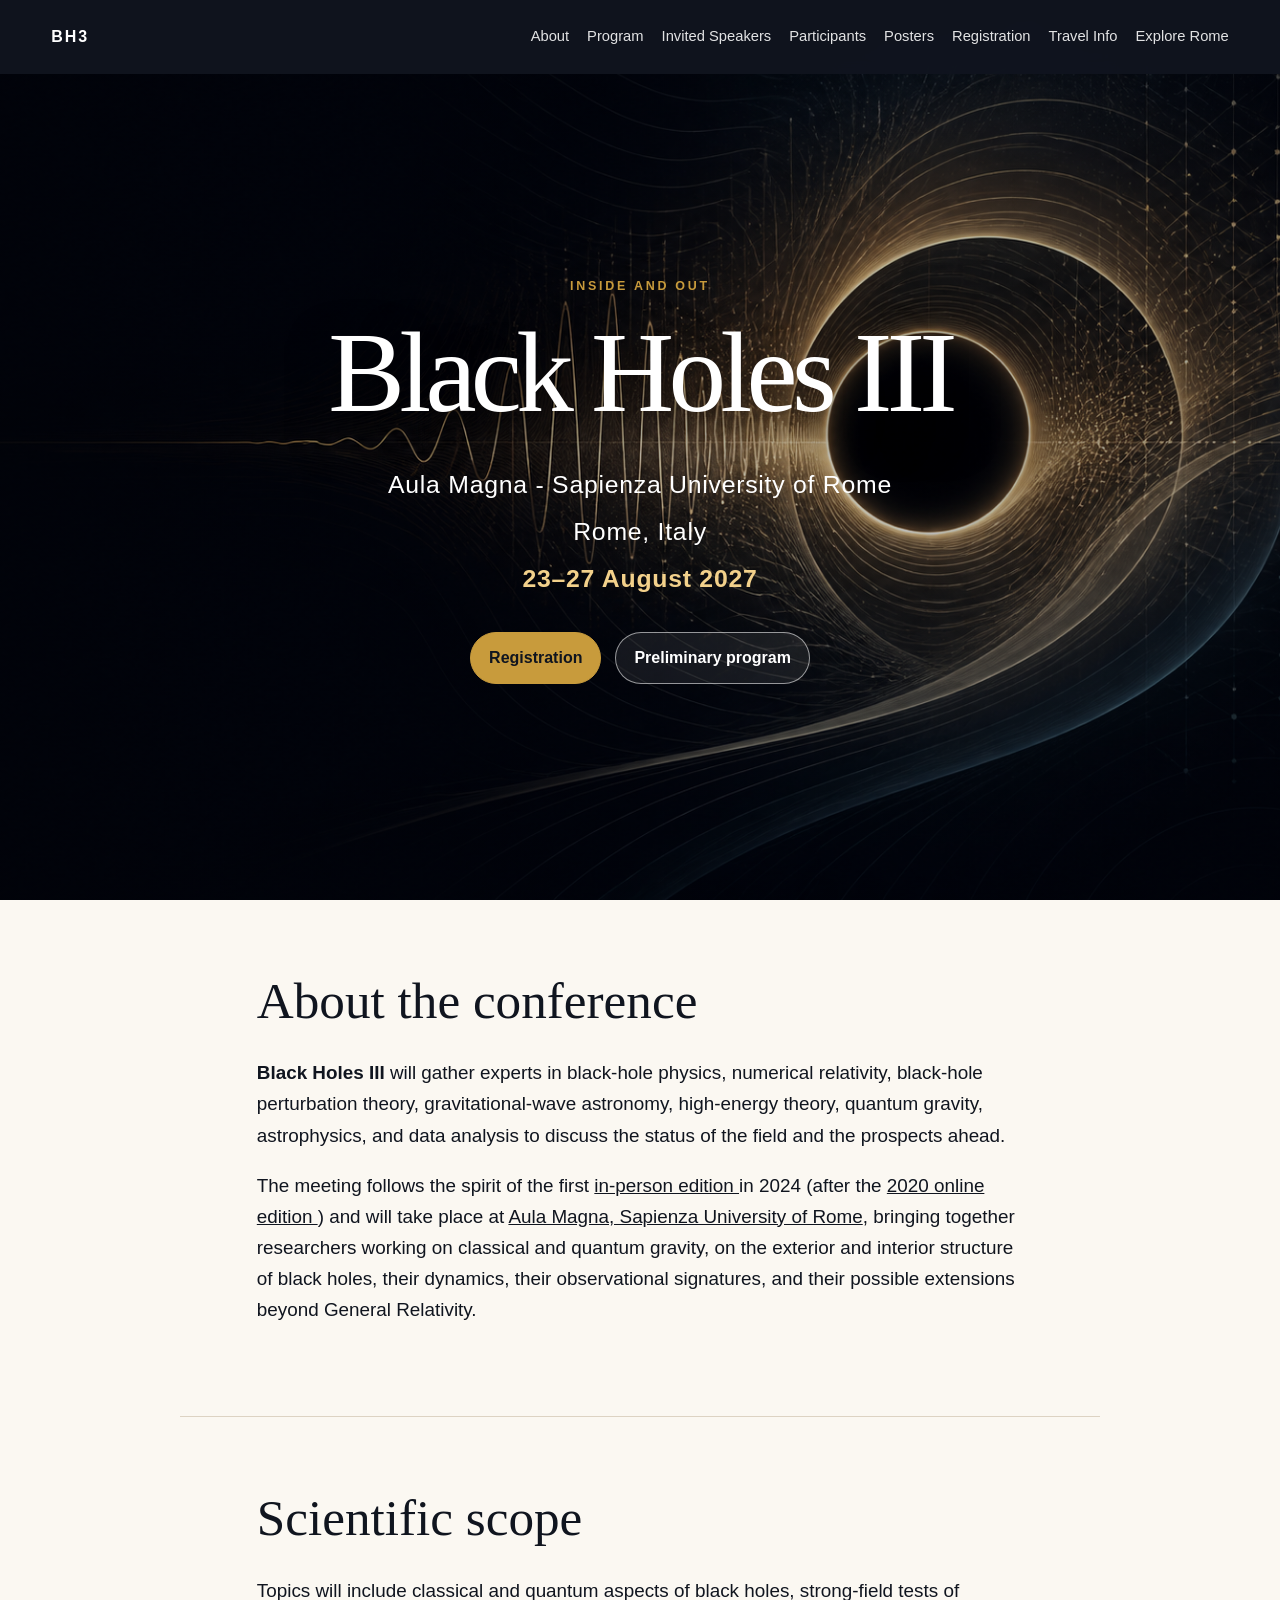
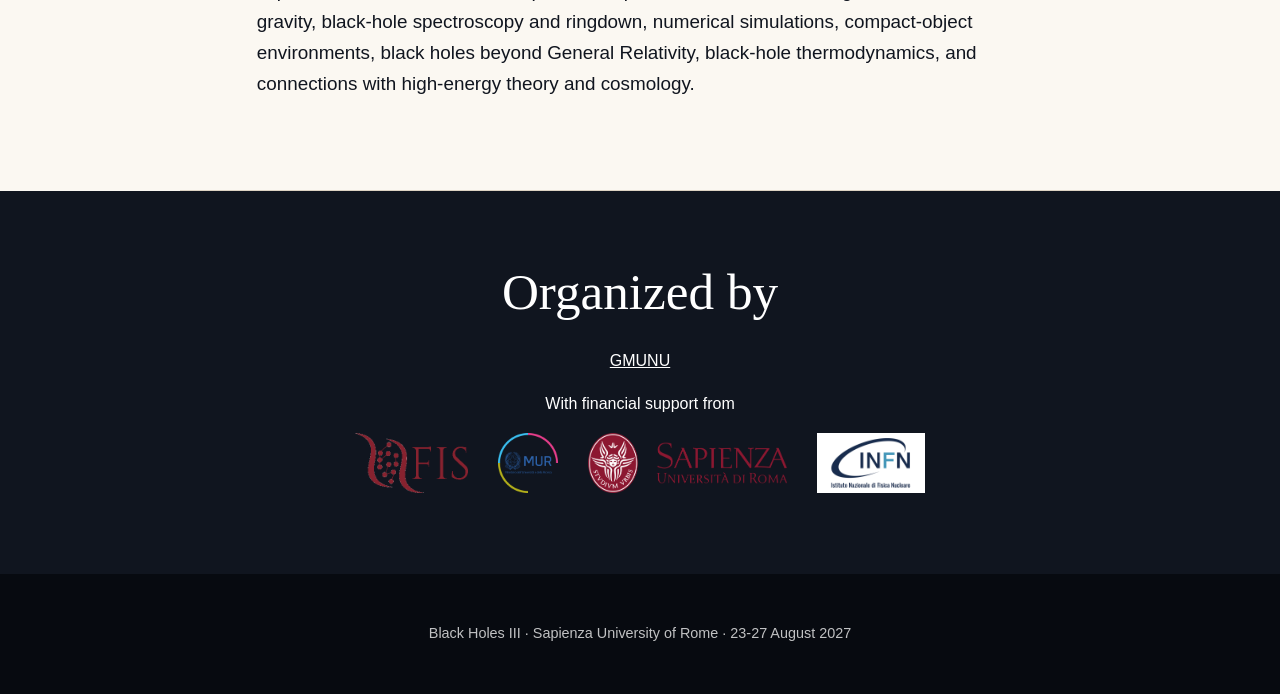
==== index.html @ f12bd55c "logos" ====
<!doctype html>
<html lang="en">
<head>
  <meta charset="utf-8" />
  <meta name="viewport" content="width=device-width, initial-scale=1" />
  <meta name="description" content="Black Holes III, Aula Magna - Sapienza University of Rome, 23–27 August 2027." />
  <title>Black Holes III</title>
  <link rel="stylesheet" href="assets/style.css" />
</head>
<body>
  <header class="site-header small">
    <nav class="nav">
      <a class="brand" href="index.html">BH3</a>
      <button class="nav-toggle" aria-label="Toggle navigation">☰</button>
      <div class="nav-links">
        <a href="about.html">About</a>
        <a href="program.html">Program</a>
        <a href="speakers.html">Invited Speakers</a>
        <a href="participants.html">Participants</a>
        <a href="posters.html">Posters</a>
        <a href="registration.html">Registration</a>
        <a href="travel.html">Travel Info</a>
        <a href="explore-rome.html">Explore Rome</a>
      </div>
    </nav>
  </header>

  <main>
    <section class="hero">
      <div class="hero-overlay"></div>
      <div class="hero-content">
        <p class="eyebrow">Inside and Out</p>
        <h1>Black Holes III</h1>
                <p class="venue">Aula Magna - Sapienza University of Rome</p>
        <p class="city">Rome, Italy</p>
        <p class="dates">23–27 August 2027</p>
        <div class="hero-actions">
          <a class="button primary" href="registration.html">Registration</a>
          <a class="button secondary" href="program.html">Preliminary program</a>
        </div>
      </div>
    </section>

    <section class="intro section narrow">
      <h2>About the conference</h2>
      <p>
        <strong>Black Holes III</strong> will gather experts in black-hole physics, numerical relativity,
        black-hole perturbation theory, gravitational-wave astronomy, high-energy theory, quantum gravity, astrophysics,
        and data analysis to discuss the status of the field and the prospects ahead.
      </p>
     <p>
  The meeting follows the spirit of the first
  <a href="https://strong-gr.com/black-holes-inside-and-out/"
     target="_blank"
     rel="noopener noreferrer">
    in-person edition
  </a>
  in 2024 (after the
  <a href="https://www.bhio2021.com/"
     target="_blank"
     rel="noopener noreferrer">
    2020 online edition
    </a>
  ) and will take place at <a href="https://maps.app.goo.gl/di39jhC37Mo2PApJA"
     target="_blank"
     rel="noopener noreferrer">Aula Magna, Sapienza University of Rome</a>, bringing together researchers working on classical and quantum gravity, on the exterior and interior structure of black holes, their dynamics, their observational signatures, and their possible extensions beyond General Relativity.
</p>
    </section>

    <!-- <section class="section cards-section">
      <div class="cards">
        <article class="card">
          <h3>Venue</h3>
          <p></a>
   <a href="https://maps.app.goo.gl/di39jhC37Mo2PApJA"
     target="_blank"
     rel="noopener noreferrer">Aula Magna</a>, Sapienza University of Rome, Rome, Italy.</p>
        </article>
        <article class="card">
          <h3>Dates</h3>
          <p>Monday 23 August – Friday 27 August 2027.</p>
        </article>
        <article class="card">
          <h3>Registration</h3>
          <p><a class="button primary" href="registration.html">Registration is now open</a></p>
        </article>
      </div>
    </section> -->

    <section class="section narrow theme-block">
      <h2>Scientific scope</h2>
      <p>
        Topics will include classical and quantum aspects of black holes, strong-field tests of gravity, black-hole
        spectroscopy and ringdown, numerical simulations, compact-object environments, black holes beyond General
        Relativity, black-hole thermodynamics, and connections with high-energy theory and cosmology.
      </p>
    </section>

<section class="section sponsors">
  <h2>Organized by</h2>

  <p>
    <a href="https://gmunu.web.uniroma1.it/" target="_blank"
       rel="noopener noreferrer">GMUNU</a>
  </p>

  <p class="support-label">With financial support from</p>

  <div class="logo-row">
    <div class="logo-card">
      <img src="logos/FIS.png" alt="FIS">
    </div>
    <div class="logo-card">
      <img src="logos/MUR.png" alt="Italian Ministry of University and Research">
    </div>
    <div class="logo-card">
      <img src="logos/Sapienza.png" alt="Sapienza University of Rome">
    </div>
    <div class="logo-card">
      <img src="logos/INFN.png" alt="INFN">
    </div>
  </div>
</section>
  </main>

  <footer>
    <p>Black Holes III · Sapienza University of Rome · 23-27 August 2027</p>
  </footer>
  <script src="assets/script.js"></script>
</body>
</html>
---- assets/style.css ----
:root {
  --ink: #10151f;
  --paper: #fbf8f2;
  --paper-2: #f2ede4;
  --gold: #c89b3c;
  --blue: #17233f;
  --muted: #697181;
  --line: #ddd3c3;
}
* { box-sizing: border-box; }
html { scroll-behavior: smooth; }
body {
  margin: 0;
  color: var(--ink);
  background: var(--paper);
  font-family: Inter, -apple-system, BlinkMacSystemFont, "Segoe UI", sans-serif;
  line-height: 1.65;
}
a { color: inherit; }
.site-header {
    position: fixed;
    top: 0;
    left: 0;
    right: 0;
    z-index: 1000;

    background: rgba(16, 21, 31, 0.95);
    backdrop-filter: blur(8px);
}
.site-header.small {
    background: rgba(16,21,31,.95);
}
.nav {
  min-height: 74px;
  display: flex;
  align-items: center;
  justify-content: space-between;
  gap: 20px;
  padding: 0 4vw;
  color: white;
}
.brand {
  font-weight: 800;
  letter-spacing: .12em;
  text-decoration: none;
  text-transform: uppercase;
  white-space: nowrap;
}
.nav-links {
  display: flex;
  flex-wrap: wrap;
  justify-content: flex-end;
  gap: 18px;
  font-size: .92rem;
}
.nav-links a {
  color: rgba(255,255,255,.88);
  text-decoration: none;
  border-bottom: 1px solid transparent;
}
.nav-links a:hover { color: white; border-color: var(--gold); }
.nav-toggle { display: none; background: transparent; color: white; border: 0; font-size: 1.6rem; }

.hero {
  min-height: 100vh;
  display: grid;
  place-items: center;
  position: relative;
  overflow: hidden;

  background-image: url("bhio-topics-hero-v2.png");
  background-size: cover;
  background-position: center;
  background-repeat: no-repeat;
}

.hero::before {
  content: none;
}

.hero-overlay {
  position: absolute;
  inset: 0;
  background: linear-gradient(
    90deg,
    rgba(2, 3, 8, 0.48),
    rgba(2, 3, 8, 0.22) 60%,
    rgba(2, 3, 8, 0.36)
  );
}


.hero-content {
  position: relative;
  z-index: 2;
  max-width: 980px;
  padding: 120px 24px 60px;
  color: white;
  text-align: center;
}
.eyebrow {
  margin: 0 0 12px;
  color: var(--gold);
  text-transform: uppercase;
  letter-spacing: .22em;
  font-size: .78rem;
  font-weight: 800;
}
h1, h2, h3 { line-height: 1.12; }
.hero h1 {
  margin: 0 0 28px;
  font-family: Georgia, 'Times New Roman', serif;
  font-size: clamp(3.4rem, 9vw, 8.7rem);
  font-weight: 500;
  letter-spacing: -.05em;
  text-shadow: 0 18px 48px rgba(0,0,0,.65);
}
.venue, .city, .dates {
  margin: 6px 0;
  font-size: clamp(1.15rem, 2vw, 1.55rem);
  letter-spacing: .03em;
}
.dates { color: #f3d18b; font-weight: 700; }
.hero-actions { display: flex; flex-wrap: wrap; justify-content: center; gap: 14px; margin-top: 32px; }
.button {
  display: inline-block;
  padding: 12px 18px;
  border-radius: 999px;
  text-decoration: none;
  font-weight: 700;
  border: 1px solid currentColor;
}
.button.primary { color: #10151f; background: var(--gold); border-color: var(--gold); }
.button.secondary { color: white; background: rgba(255,255,255,.08); border-color: rgba(255,255,255,.55); }
.section { padding: 72px 6vw; }
.narrow { max-width: 920px; margin: 0 auto; }
.section h2 { font-size: clamp(2rem, 4vw, 3.4rem); font-family: Georgia, 'Times New Roman', serif; font-weight: 500; margin: 0 0 28px; }
.intro p, .theme-block p { font-size: 1.18rem; }
.cards-section { background: var(--paper-2); }
.cards { max-width: 1120px; margin: 0 auto; display: grid; grid-template-columns: repeat(3, 1fr); gap: 24px; }
.card { background: white; border: 1px solid var(--line); padding: 28px; min-height: 190px; box-shadow: 0 18px 40px rgba(20,16,10,.06); }
.card h3 { margin-top: 0; font-size: 1.45rem; }
.theme-block { border-top: 1px solid var(--line); border-bottom: 1px solid var(--line); }
.sponsors { text-align: center; background: #10151f; color: white; }
.muted { color: var(--muted); }
.sponsors .muted { color: rgba(255,255,255,.62); }
footer { padding: 34px 6vw; background: #070a10; color: rgba(255,255,255,.75); text-align: center; font-size: .9rem; }
.page { min-height: 70vh; }
.page-title { padding: 125px 6vw 64px; color: white; background: radial-gradient(circle at 50% 20%, rgba(200,155,60,.4), transparent 20%), linear-gradient(140deg, #060910, #17233f 60%, #3b260e); text-align: center; }
.page-title h1 { margin: 0; font-size: clamp(3rem, 7vw, 6rem); font-family: Georgia, 'Times New Roman', serif; font-weight: 500; letter-spacing: -.04em; }
.page .section h2 { font-size: 2rem; margin-top: 42px; }
.name-list {
    list-style: none;
    padding: 0;
    margin: 0;
    column-count: 1 !important;
    columns: 1 !important;
    column-gap: 0 !important;
}

.name-list li {
    display: block;
    width: 100%;
    padding: 10px 0;
    border-bottom: 1px solid var(--line);
}
.schedule h2 { padding-top: 24px; border-top: 1px solid var(--line); }
ul { padding-left: 1.2rem; }
@media (max-width: 900px) {
  .nav { align-items: flex-start; padding-top: 22px; padding-bottom: 22px; }
  .nav-toggle { display: block; }
  .nav-links { display: none; width: 100%; flex-direction: column; gap: 10px; padding-top: 18px; }
  .nav.open { flex-wrap: wrap; }
  .nav.open .nav-links { display: flex; }
  .cards { grid-template-columns: 1fr; }
  .name-list { columns: 1; }
}

.logo-row {
    display: flex;
    justify-content: center;
    align-items: center;
    gap: 30px;
    flex-wrap: wrap;
}

.logo-row img {
    width: auto !important;
    max-width: none !important;
    height: 60px !important;
    object-fit: contain;
}

.logo-row img:hover {
    opacity: 1;
}

.speaker-table {
  width: 100%;
  border-collapse: collapse;
  table-layout: fixed;
}

.speaker-table th,
.speaker-table td {
  padding: 12px 16px;
  text-align: left;
  vertical-align: top;
  border-bottom: 1px solid var(--line);
}

.speaker-table th:first-child,
.speaker-table td:first-child {
  width: 42%;
  padding-right: 32px;
}

.speaker-table th:last-child,
.speaker-table td:last-child {
  width: 62%;
}
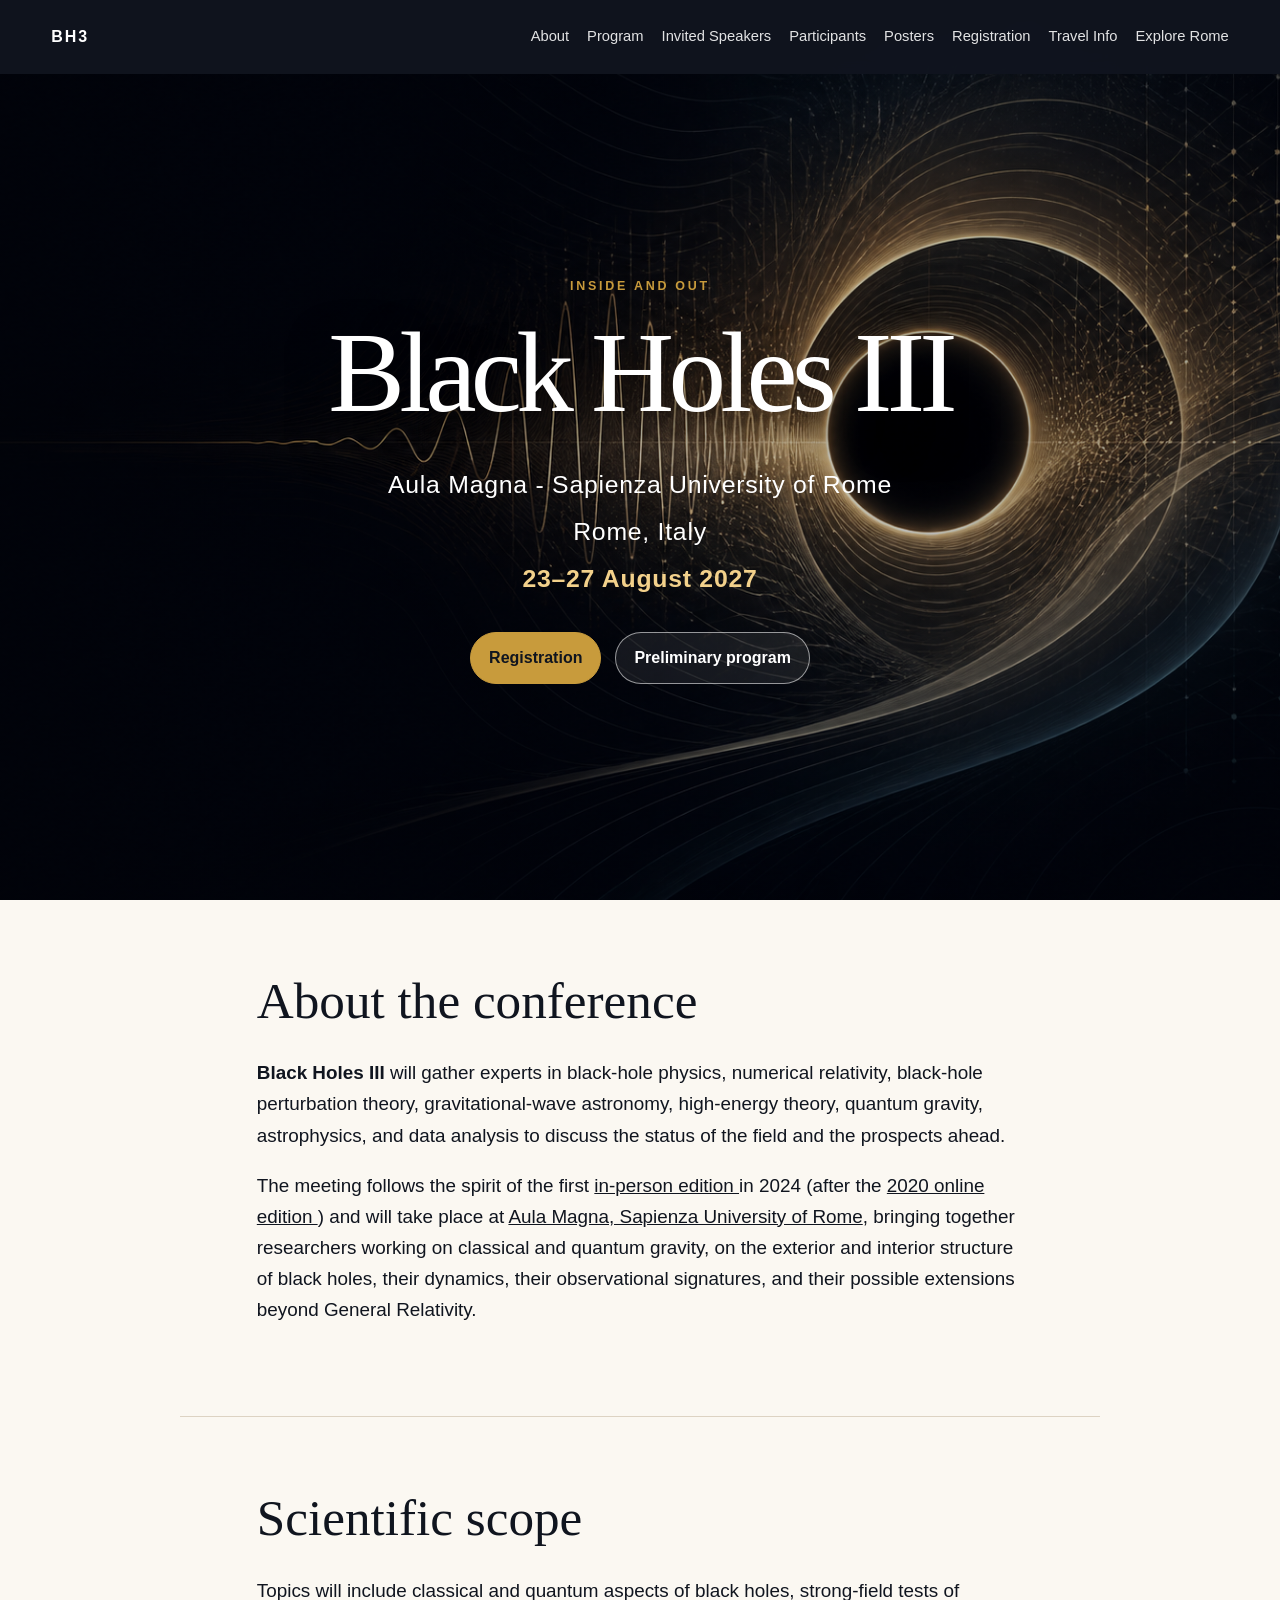
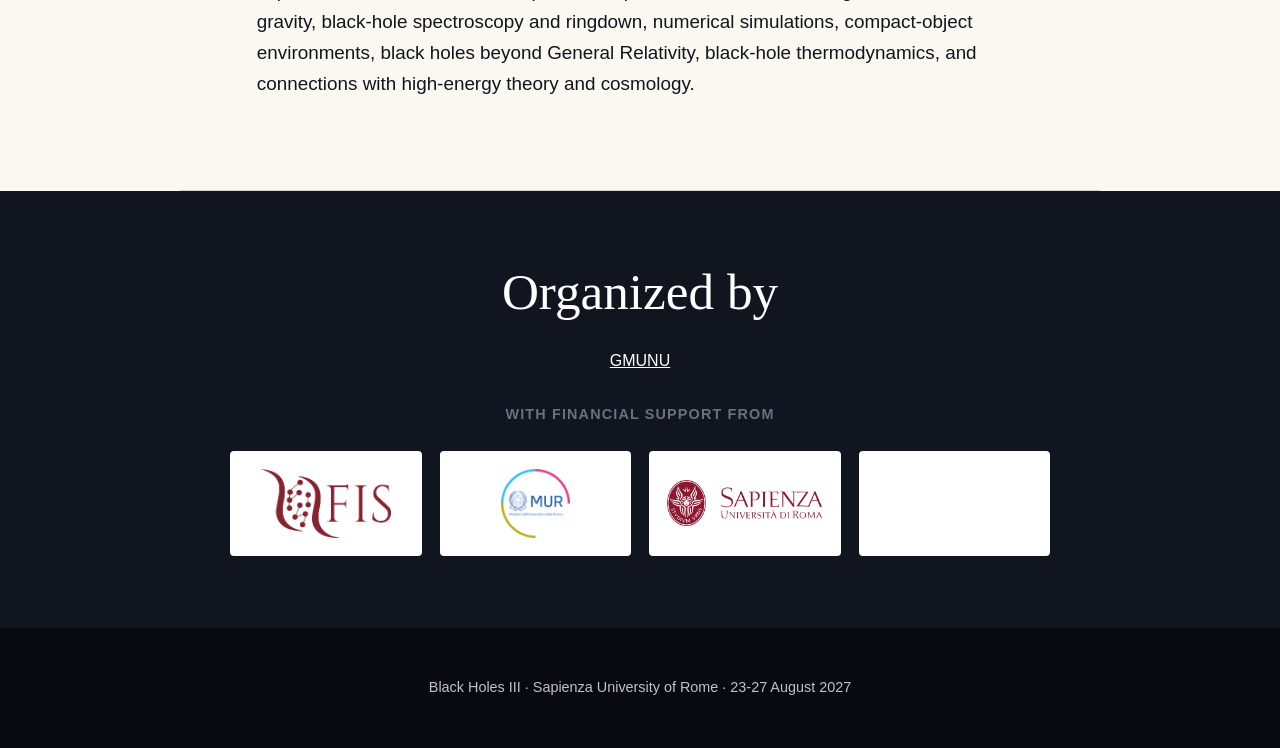
==== commit 56a2b8eb: "logos" ====
--- a/index.html
+++ b/index.html
@@ -117,7 +117,7 @@
       <img src="logos/Sapienza.png" alt="Sapienza University of Rome">
     </div>
     <div class="logo-card">
-      <img src="logos/INFN.png" alt="INFN">
+      <img src="logos/INFN_transparent.png" alt="INFN">
     </div>
   </div>
 </section>
--- a/assets/style.css
+++ b/assets/style.css
@@ -177,23 +177,51 @@
 }
 
 .logo-row {
-    display: flex;
-    justify-content: center;
-    align-items: center;
-    gap: 30px;
-    flex-wrap: wrap;
-}
-
-.logo-row img {
-    width: auto !important;
-    max-width: none !important;
-    height: 60px !important;
-    object-fit: contain;
-}
-
-.logo-row img:hover {
-    opacity: 1;
-}
+  display: grid;
+  grid-template-columns: repeat(4, minmax(130px, 1fr));
+  gap: 18px;
+  max-width: 820px;
+  margin: 24px auto 0;
+}
+
+.logo-card {
+  height: 105px;
+  padding: 18px;
+  display: flex;
+  align-items: center;
+  justify-content: center;
+  background: #fff;
+  border-radius: 4px;
+  box-sizing: border-box;
+}
+
+.logo-card img {
+  display: block;
+  width: 100%;
+  height: 100%;
+  max-width: 155px;
+  object-fit: contain;
+}
+
+.support-label {
+  margin-top: 28px;
+  color: var(--muted);
+  font-size: 0.9rem;
+  font-weight: 700;
+  text-transform: uppercase;
+  letter-spacing: 0.08em;
+}
+
+@media (max-width: 700px) {
+  .logo-row {
+    grid-template-columns: repeat(2, minmax(0, 1fr));
+  }
+
+  .logo-card {
+    height: 90px;
+    padding: 14px;
+  }
+/* } */
 
 .speaker-table {
   width: 100%;
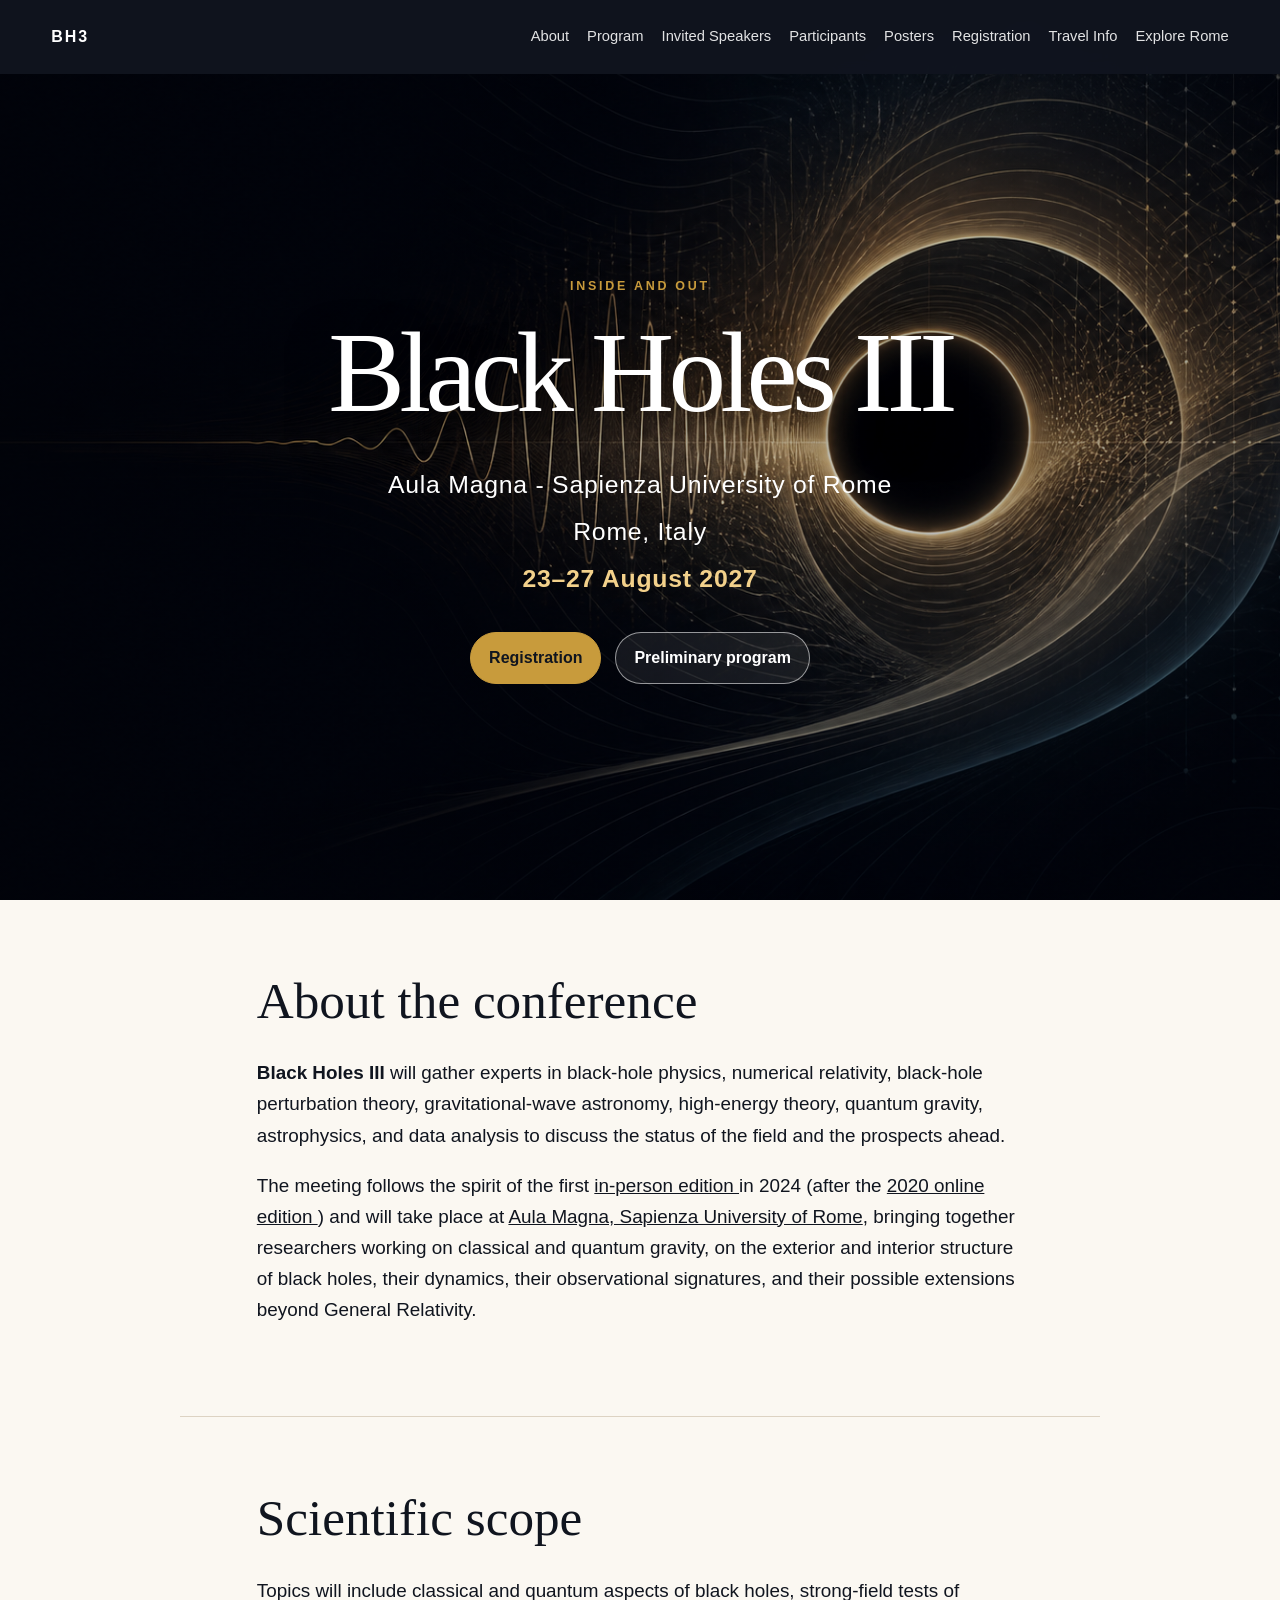
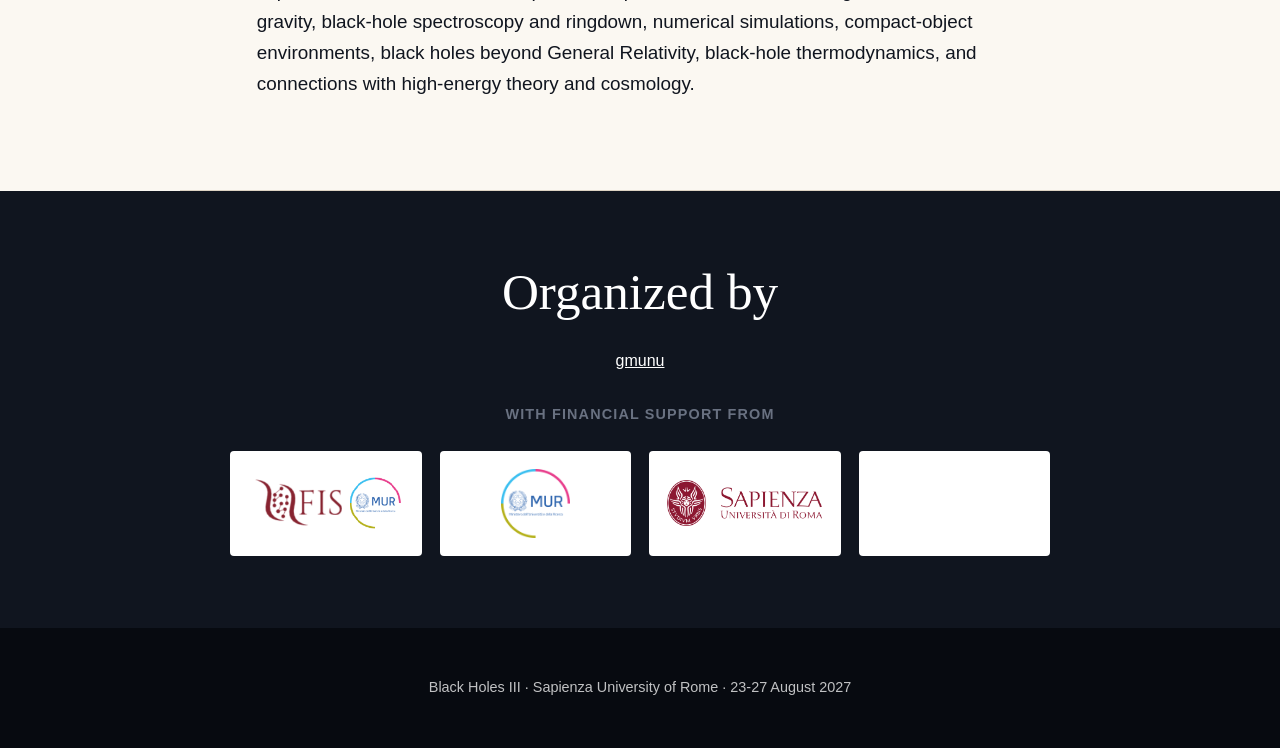
==== commit 4cc10316: "logos" ====
--- a/index.html
+++ b/index.html
@@ -101,14 +101,14 @@
 
   <p>
     <a href="https://gmunu.web.uniroma1.it/" target="_blank"
-       rel="noopener noreferrer">GMUNU</a>
+       rel="noopener noreferrer">gmunu</a>
   </p>
 
   <p class="support-label">With financial support from</p>
 
   <div class="logo-row">
     <div class="logo-card">
-      <img src="logos/FIS.png" alt="FIS">
+      <img src="logos/FIS-E-MUR-2.png" alt="FIS">
     </div>
     <div class="logo-card">
       <img src="logos/MUR.png" alt="Italian Ministry of University and Research">
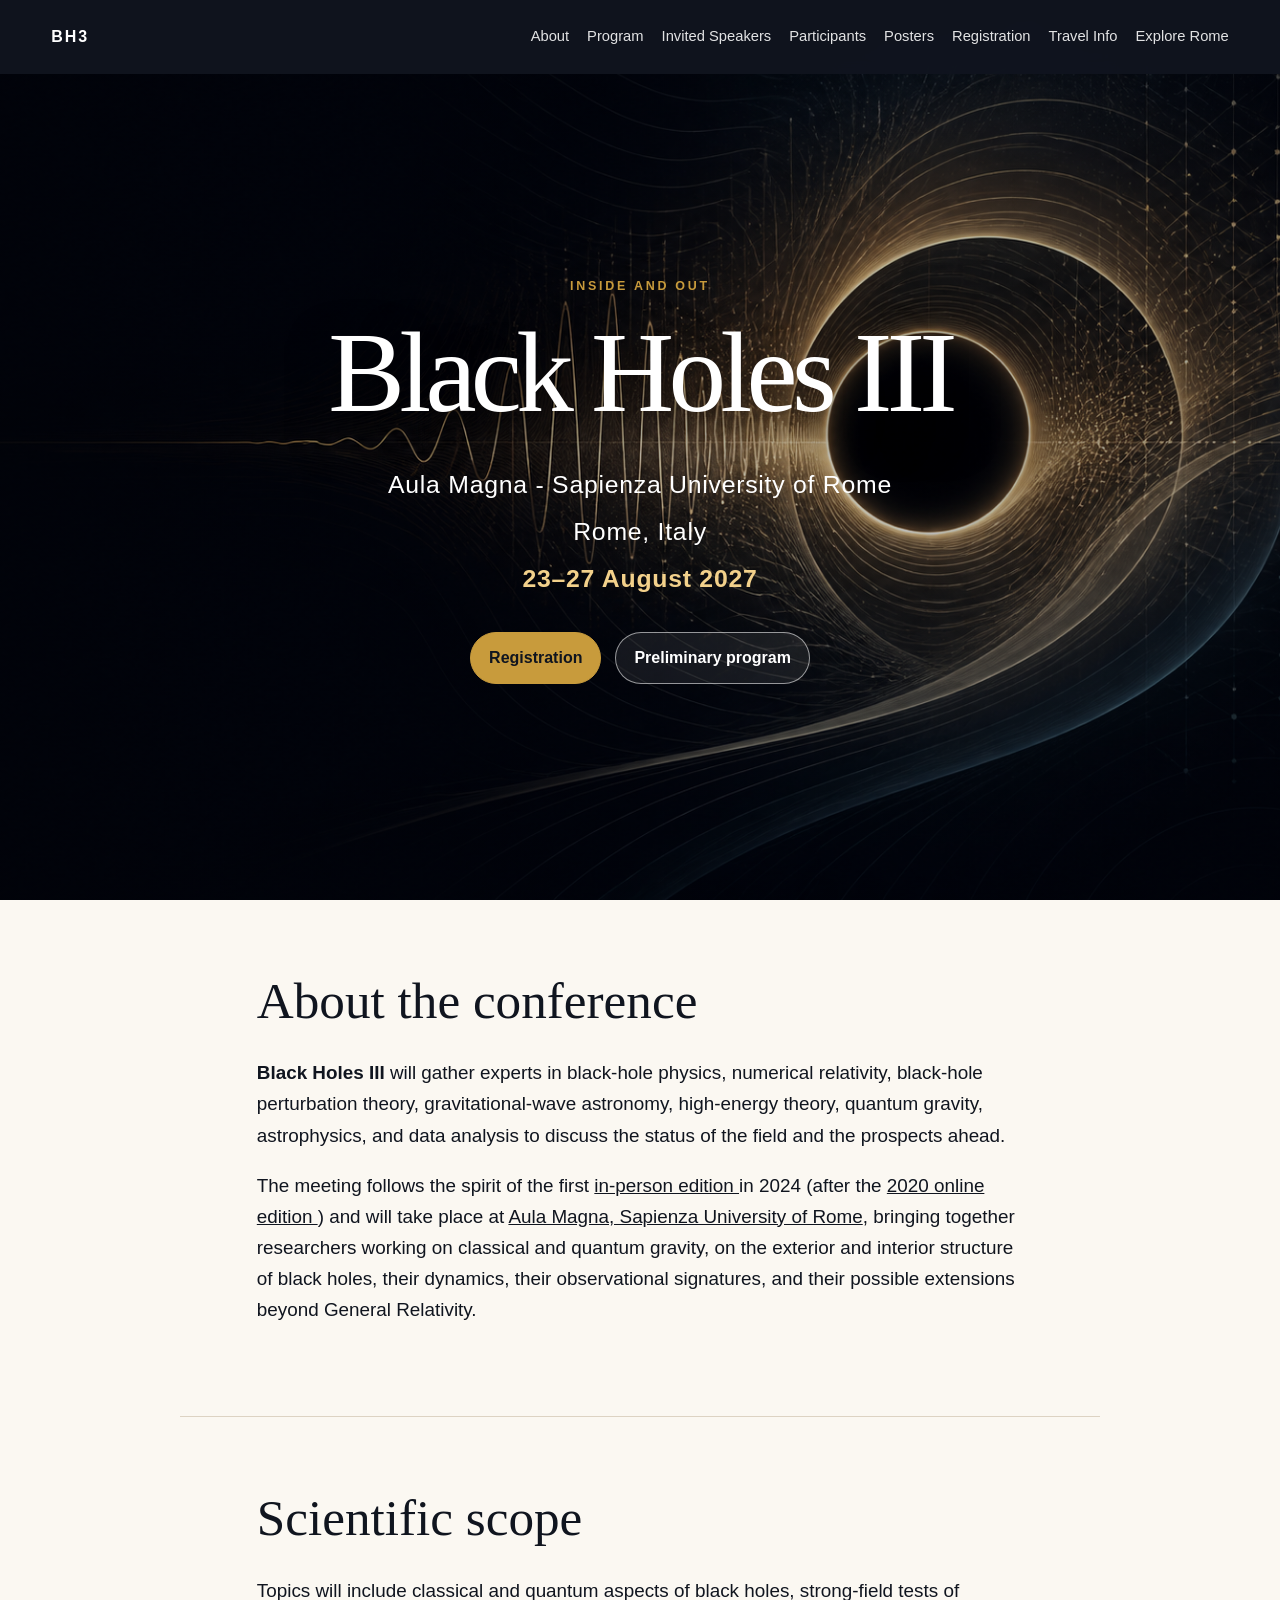
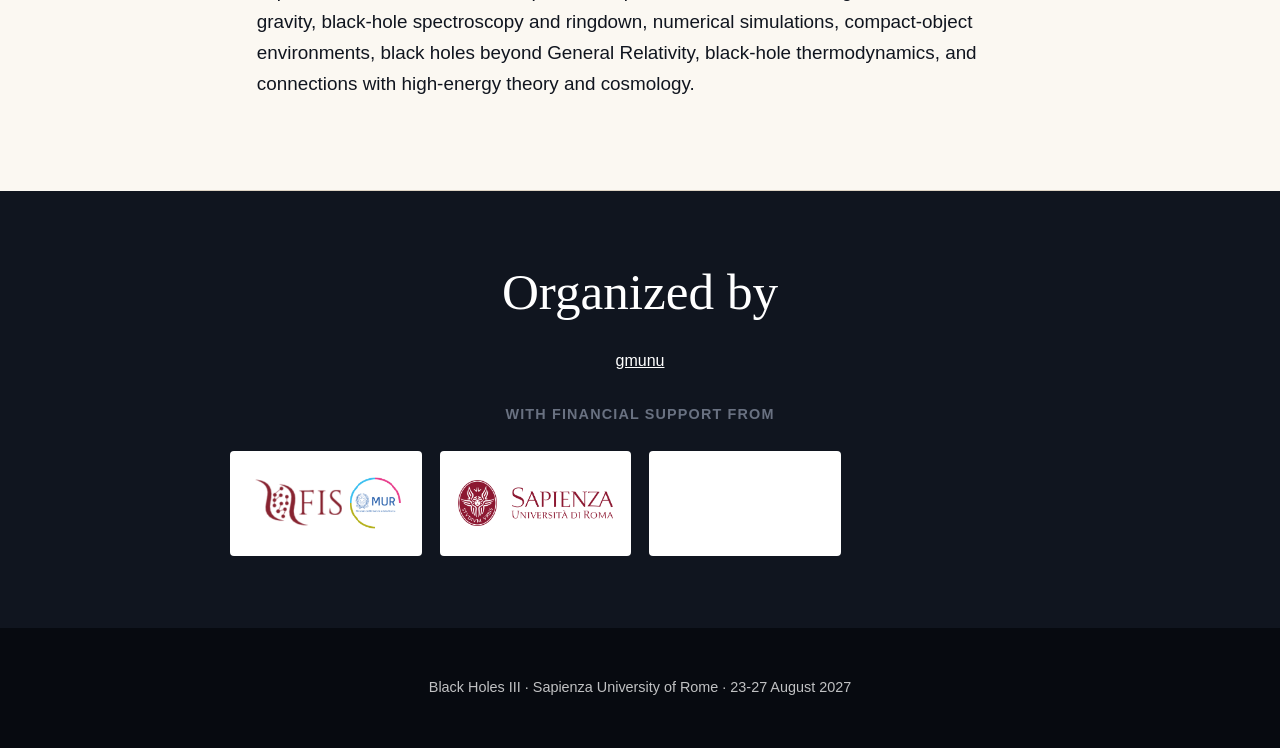
==== commit f156814f: "logos" ====
--- a/index.html
+++ b/index.html
@@ -108,11 +108,11 @@
 
   <div class="logo-row">
     <div class="logo-card">
-      <img src="logos/FIS-E-MUR-2.png" alt="FIS">
+      <img src="logos/FIS-E-MUR-2.png" alt="FIS - Italian Ministry of University and Research">
     </div>
-    <div class="logo-card">
+<!--    <div class="logo-card">
       <img src="logos/MUR.png" alt="Italian Ministry of University and Research">
-    </div>
+    </div>-->
     <div class="logo-card">
       <img src="logos/Sapienza.png" alt="Sapienza University of Rome">
     </div>
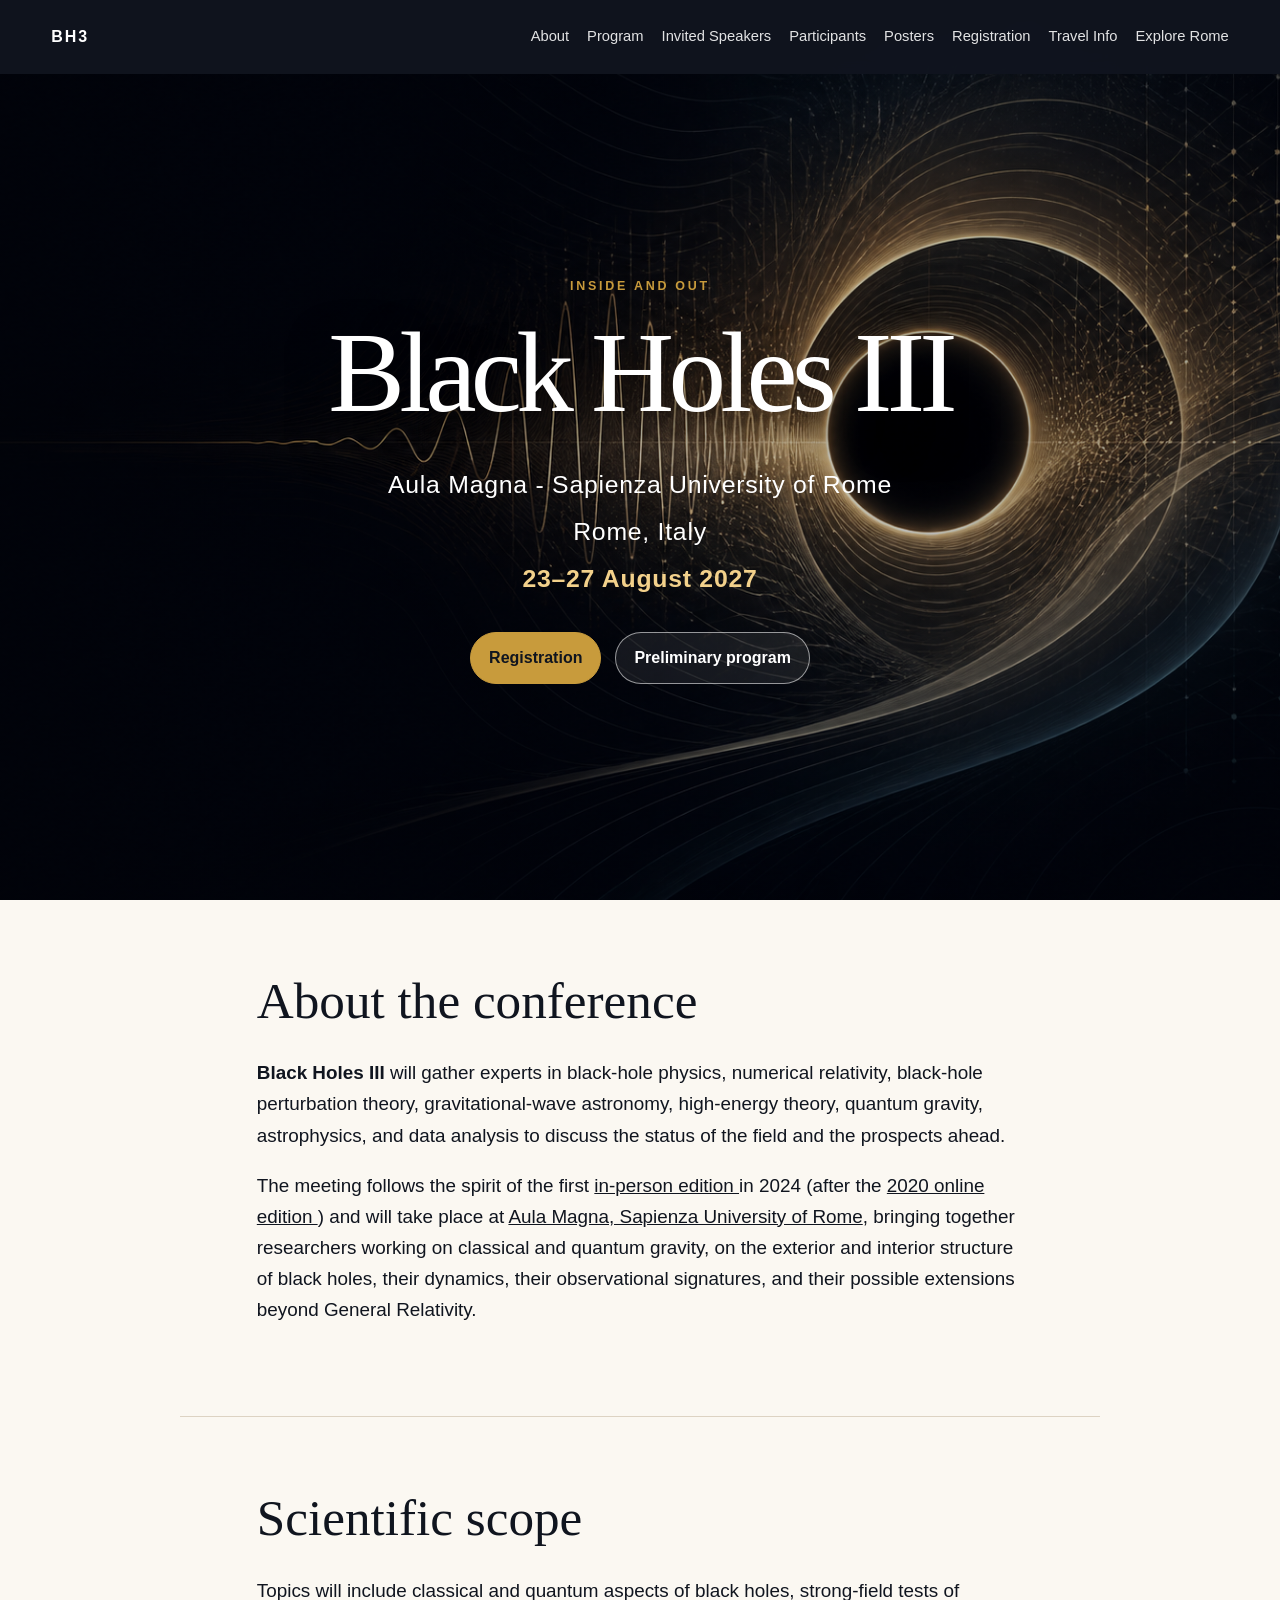
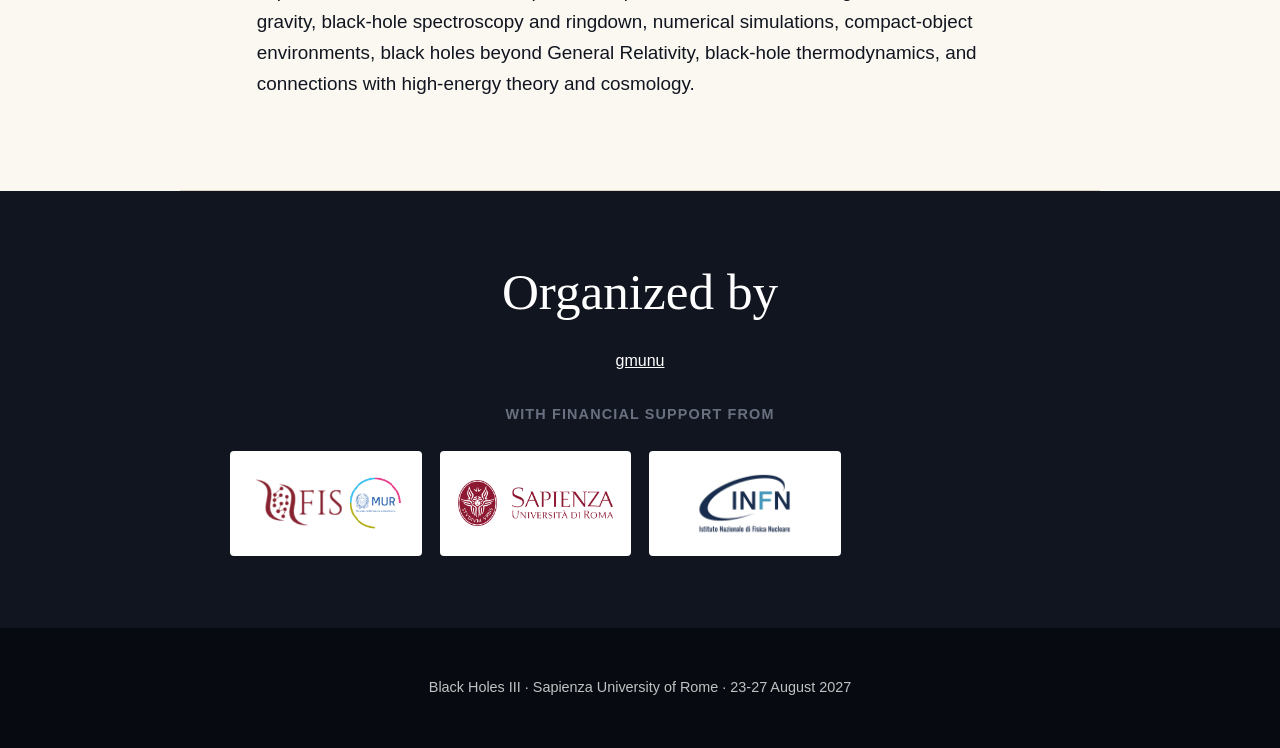
==== commit feca0202: "favicon" ====
--- a/index.html
+++ b/index.html
@@ -1,6 +1,8 @@
 <!doctype html>
 <html lang="en">
 <head>
+<link rel="icon" type="image/png" href="assets/favicon.png">
+<link rel="apple-touch-icon" href="assets/favicon.png">
   <meta charset="utf-8" />
   <meta name="viewport" content="width=device-width, initial-scale=1" />
   <meta name="description" content="Black Holes III, Aula Magna - Sapienza University of Rome, 23–27 August 2027." />
@@ -117,7 +119,7 @@
       <img src="logos/Sapienza.png" alt="Sapienza University of Rome">
     </div>
     <div class="logo-card">
-      <img src="logos/INFN_transparent.png" alt="INFN">
+      <img src="logos/INFN.png" alt="INFN">
     </div>
   </div>
 </section>
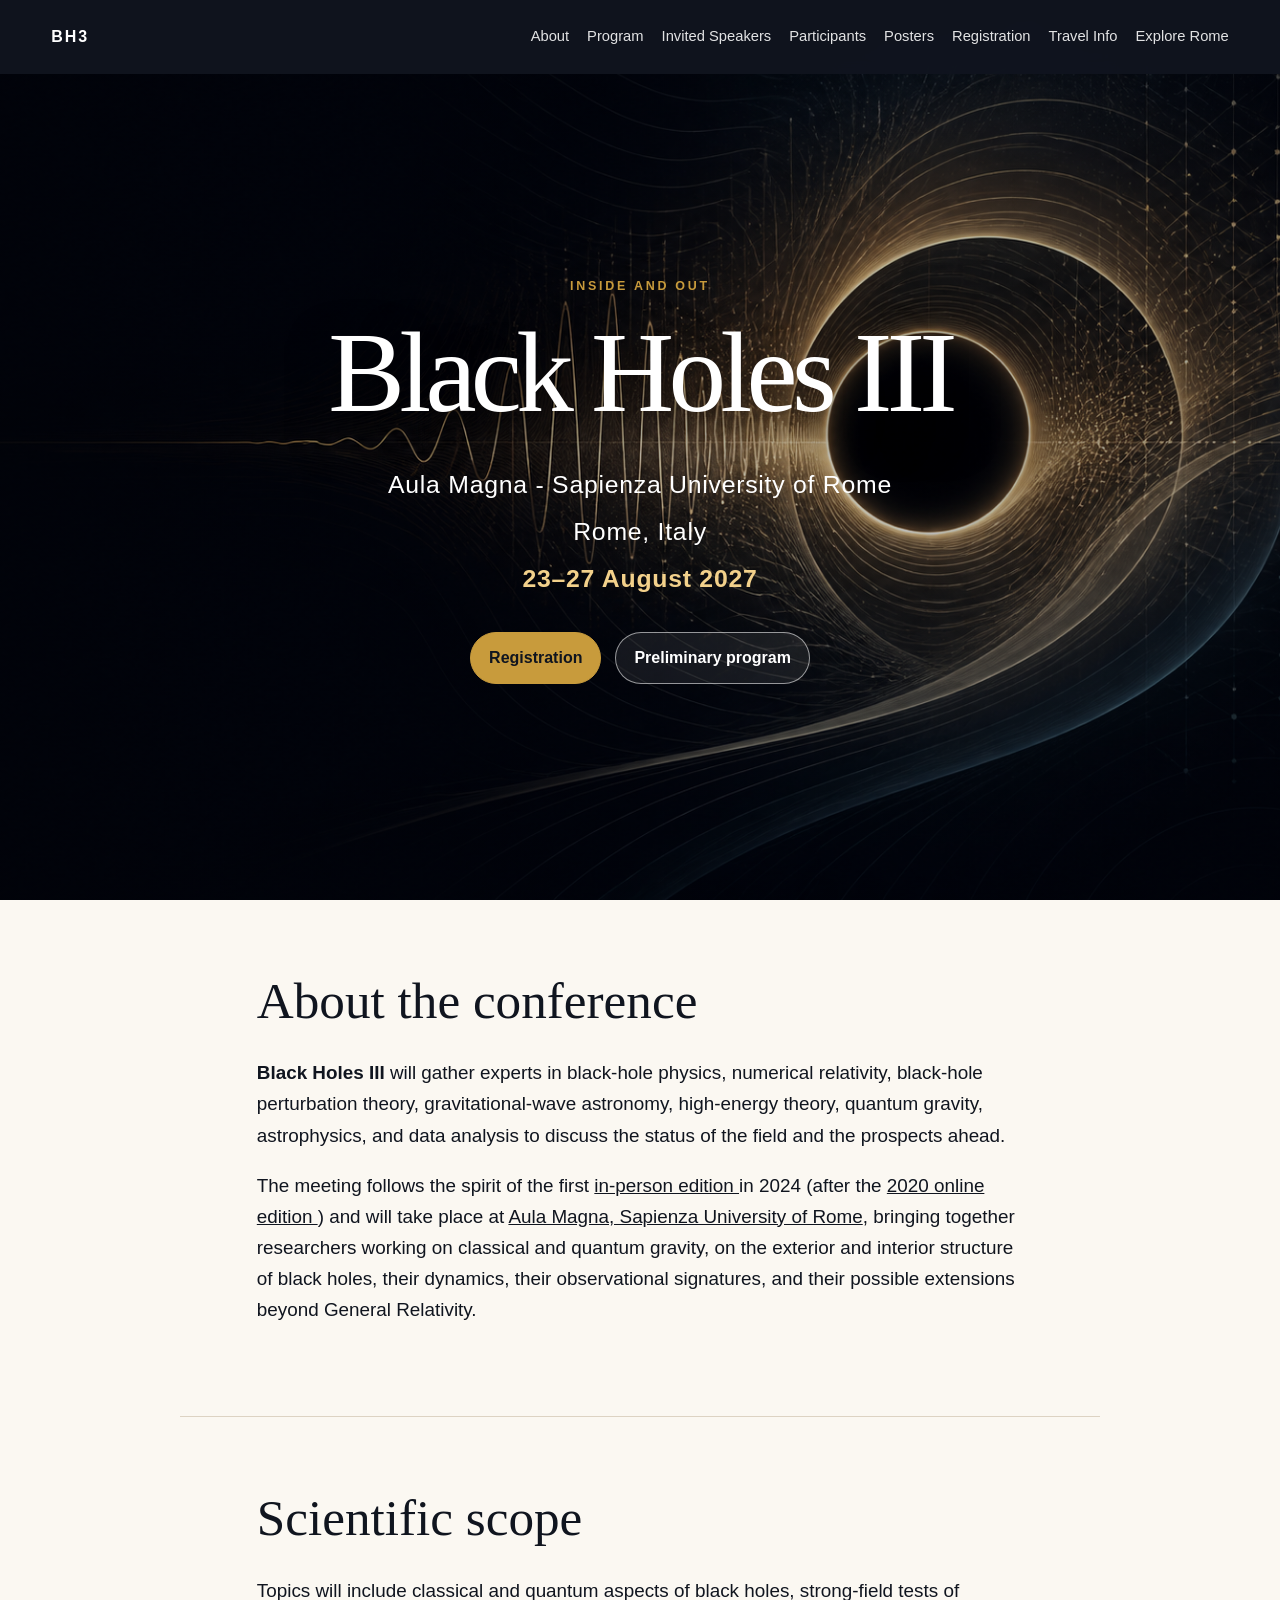
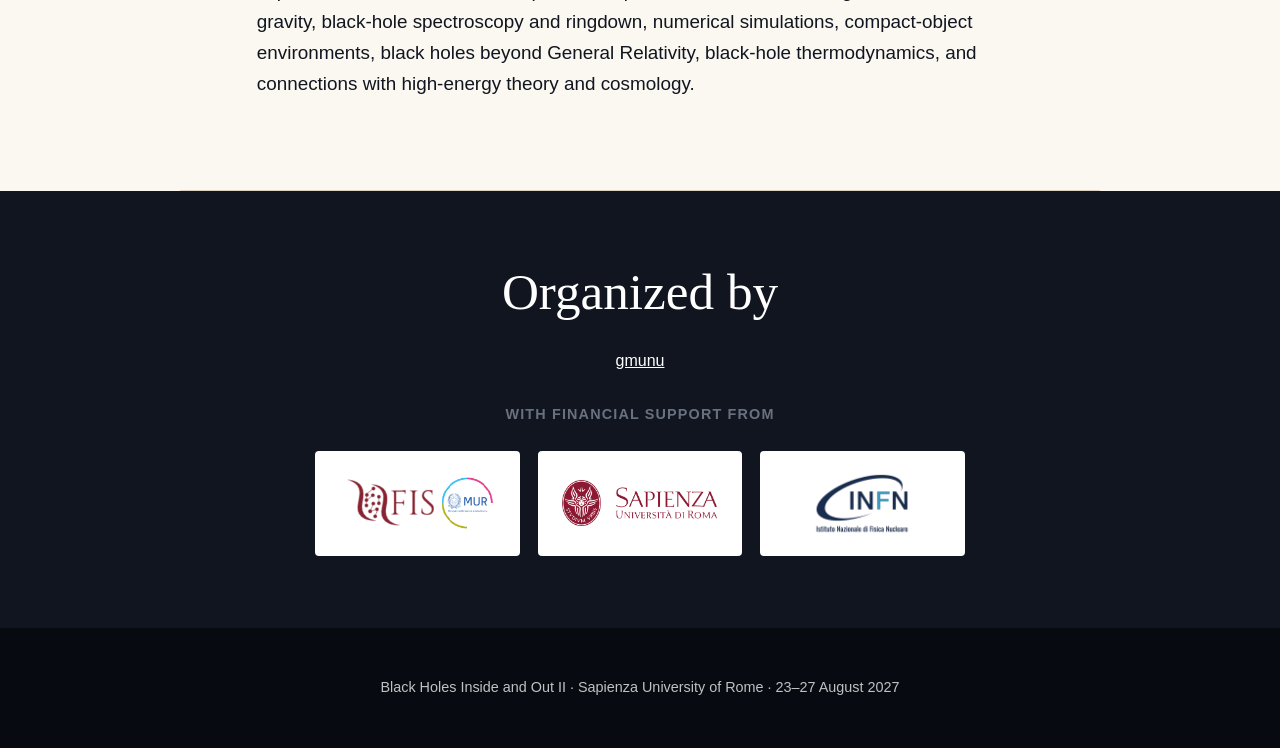
==== commit e86821a5: "footer" ====
--- a/index.html
+++ b/index.html
@@ -125,9 +125,7 @@
 </section>
   </main>
 
-  <footer>
-    <p>Black Holes III · Sapienza University of Rome · 23-27 August 2027</p>
-  </footer>
+ <script src="footer.js"></script>
   <script src="assets/script.js"></script>
 </body>
 </html>
--- a/assets/style.css
+++ b/assets/style.css
@@ -178,9 +178,9 @@
 
 .logo-row {
   display: grid;
-  grid-template-columns: repeat(4, minmax(130px, 1fr));
+  grid-template-columns: repeat(3, minmax(0, 1fr));
   gap: 18px;
-  max-width: 820px;
+  max-width: 650px;
   margin: 24px auto 0;
 }
 
@@ -239,7 +239,7 @@
 
 .speaker-table th:first-child,
 .speaker-table td:first-child {
-  width: 42%;
+  width: 46%;
   padding-right: 32px;
 }
 
@@ -247,3 +247,16 @@
 .speaker-table td:last-child {
   width: 62%;
 }
+
+.form-frame {
+  max-width: 820px;
+  margin: 2rem auto;
+  background: #ffffff;
+  border-radius: 18px;
+  overflow: hidden;
+  box-shadow: 0 20px 60px rgba(0, 0, 0, 0.18);
+}
+
+.questions-block {
+  margin-top: 3rem;
+}
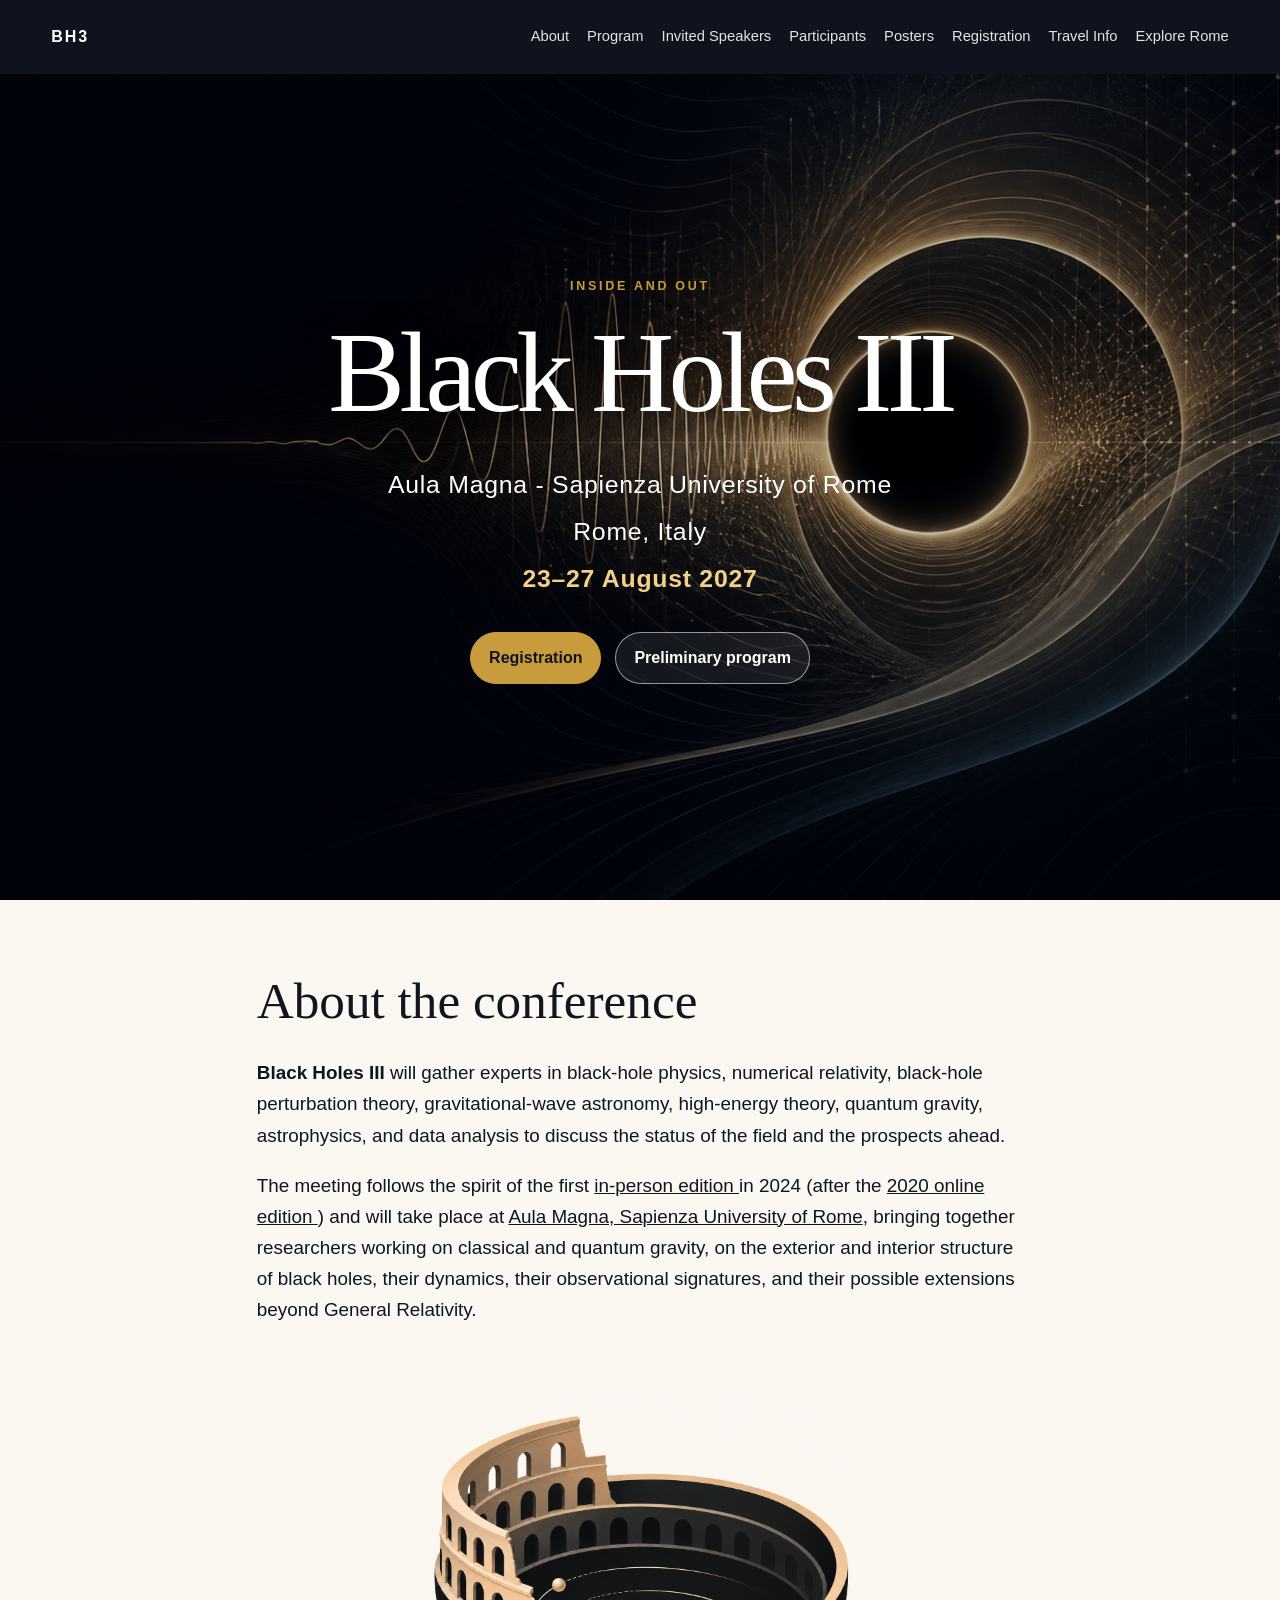
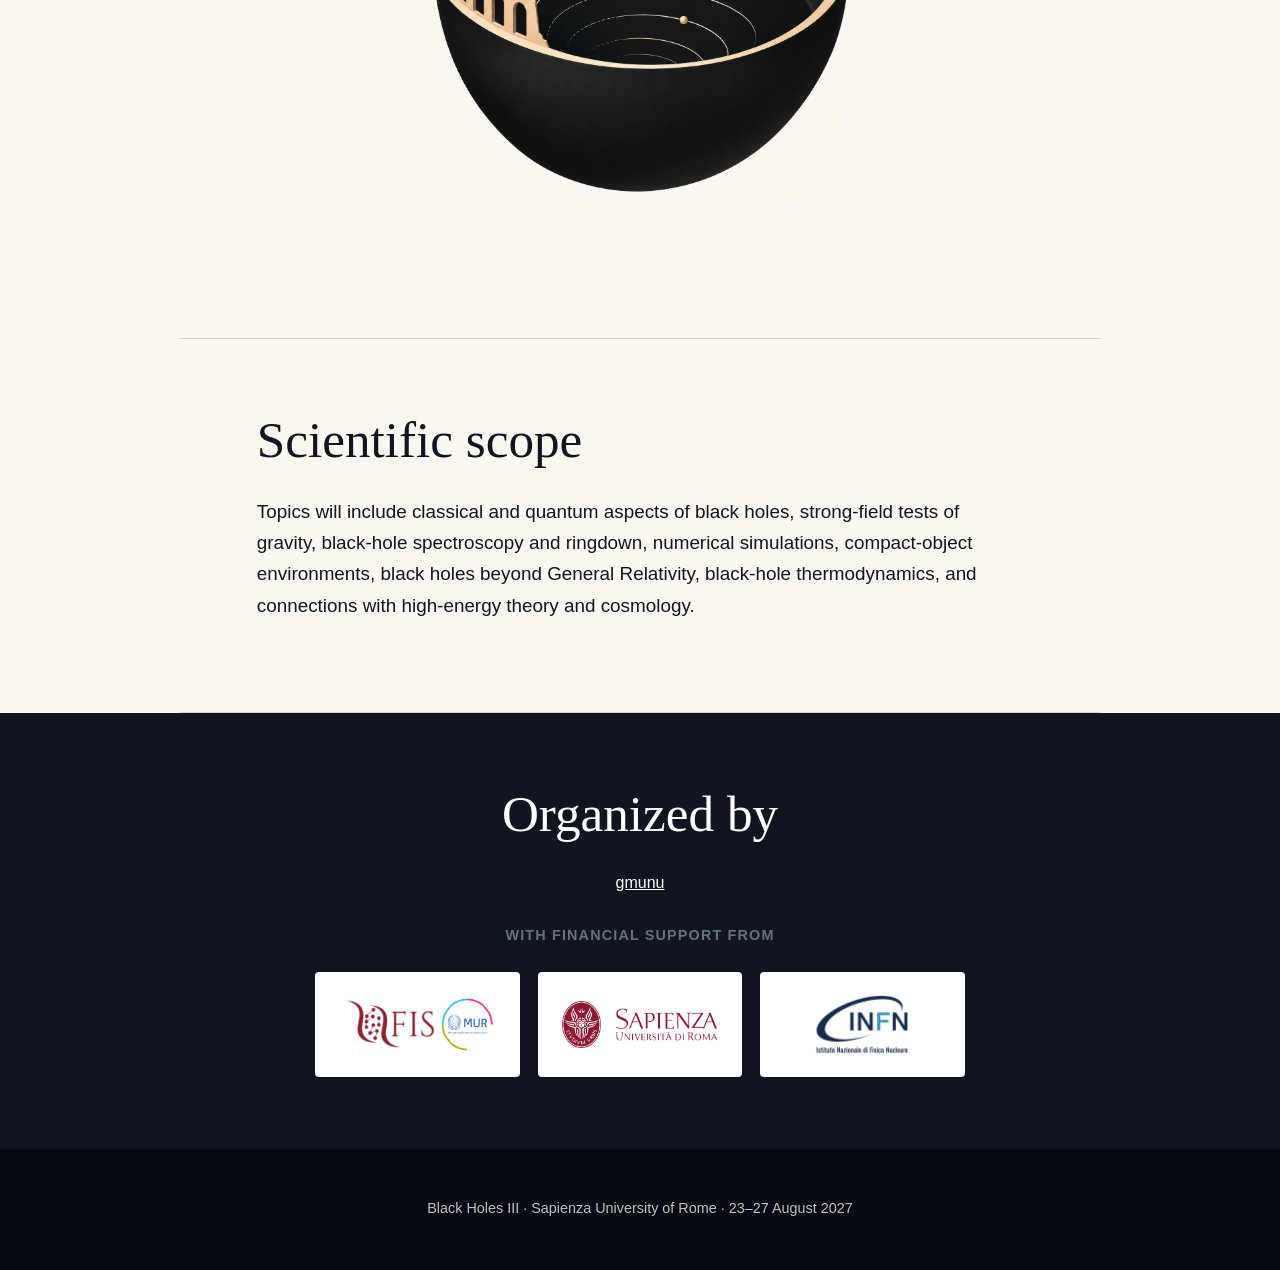
==== commit db898844: "logo" ====
--- a/index.html
+++ b/index.html
@@ -67,6 +67,14 @@
      target="_blank"
      rel="noopener noreferrer">Aula Magna, Sapienza University of Rome</a>, bringing together researchers working on classical and quantum gravity, on the exterior and interior structure of black holes, their dynamics, their observational signatures, and their possible extensions beyond General Relativity.
 </p>
+
+    <div class="about-logo-block">
+  <img
+    src="logo.png"
+    alt="Black Holes III logo"
+    class="about-logo"
+  >
+</div>
     </section>
 
     <!-- <section class="section cards-section">
@@ -89,6 +97,8 @@
       </div>
     </section> -->
 
+
+
     <section class="section narrow theme-block">
       <h2>Scientific scope</h2>
       <p>
@@ -97,6 +107,8 @@
         Relativity, black-hole thermodynamics, and connections with high-energy theory and cosmology.
       </p>
     </section>
+
+
 
 <section class="section sponsors">
   <h2>Organized by</h2>
--- a/assets/style.css
+++ b/assets/style.css
@@ -221,17 +221,16 @@
     height: 90px;
     padding: 14px;
   }
-/* } */
+}
 
 .speaker-table {
   width: 100%;
   border-collapse: collapse;
-  table-layout: fixed;
 }
 
 .speaker-table th,
 .speaker-table td {
-  padding: 12px 16px;
+  padding: 12px 18px;
   text-align: left;
   vertical-align: top;
   border-bottom: 1px solid var(--line);
@@ -239,13 +238,14 @@
 
 .speaker-table th:first-child,
 .speaker-table td:first-child {
-  width: 46%;
-  padding-right: 32px;
+  width: 42%;
+  padding-right: 3rem;
+  white-space: nowrap;
 }
 
 .speaker-table th:last-child,
 .speaker-table td:last-child {
-  width: 62%;
+  width: 58%;
 }
 
 .form-frame {
@@ -260,3 +260,14 @@
 .questions-block {
   margin-top: 3rem;
 }
+
+.about-logo-block {
+  margin: 4rem auto 3rem auto;
+  text-align: center;
+}
+
+.about-logo {
+  max-width: 420px;
+  width: 75%;
+  height: auto;
+}
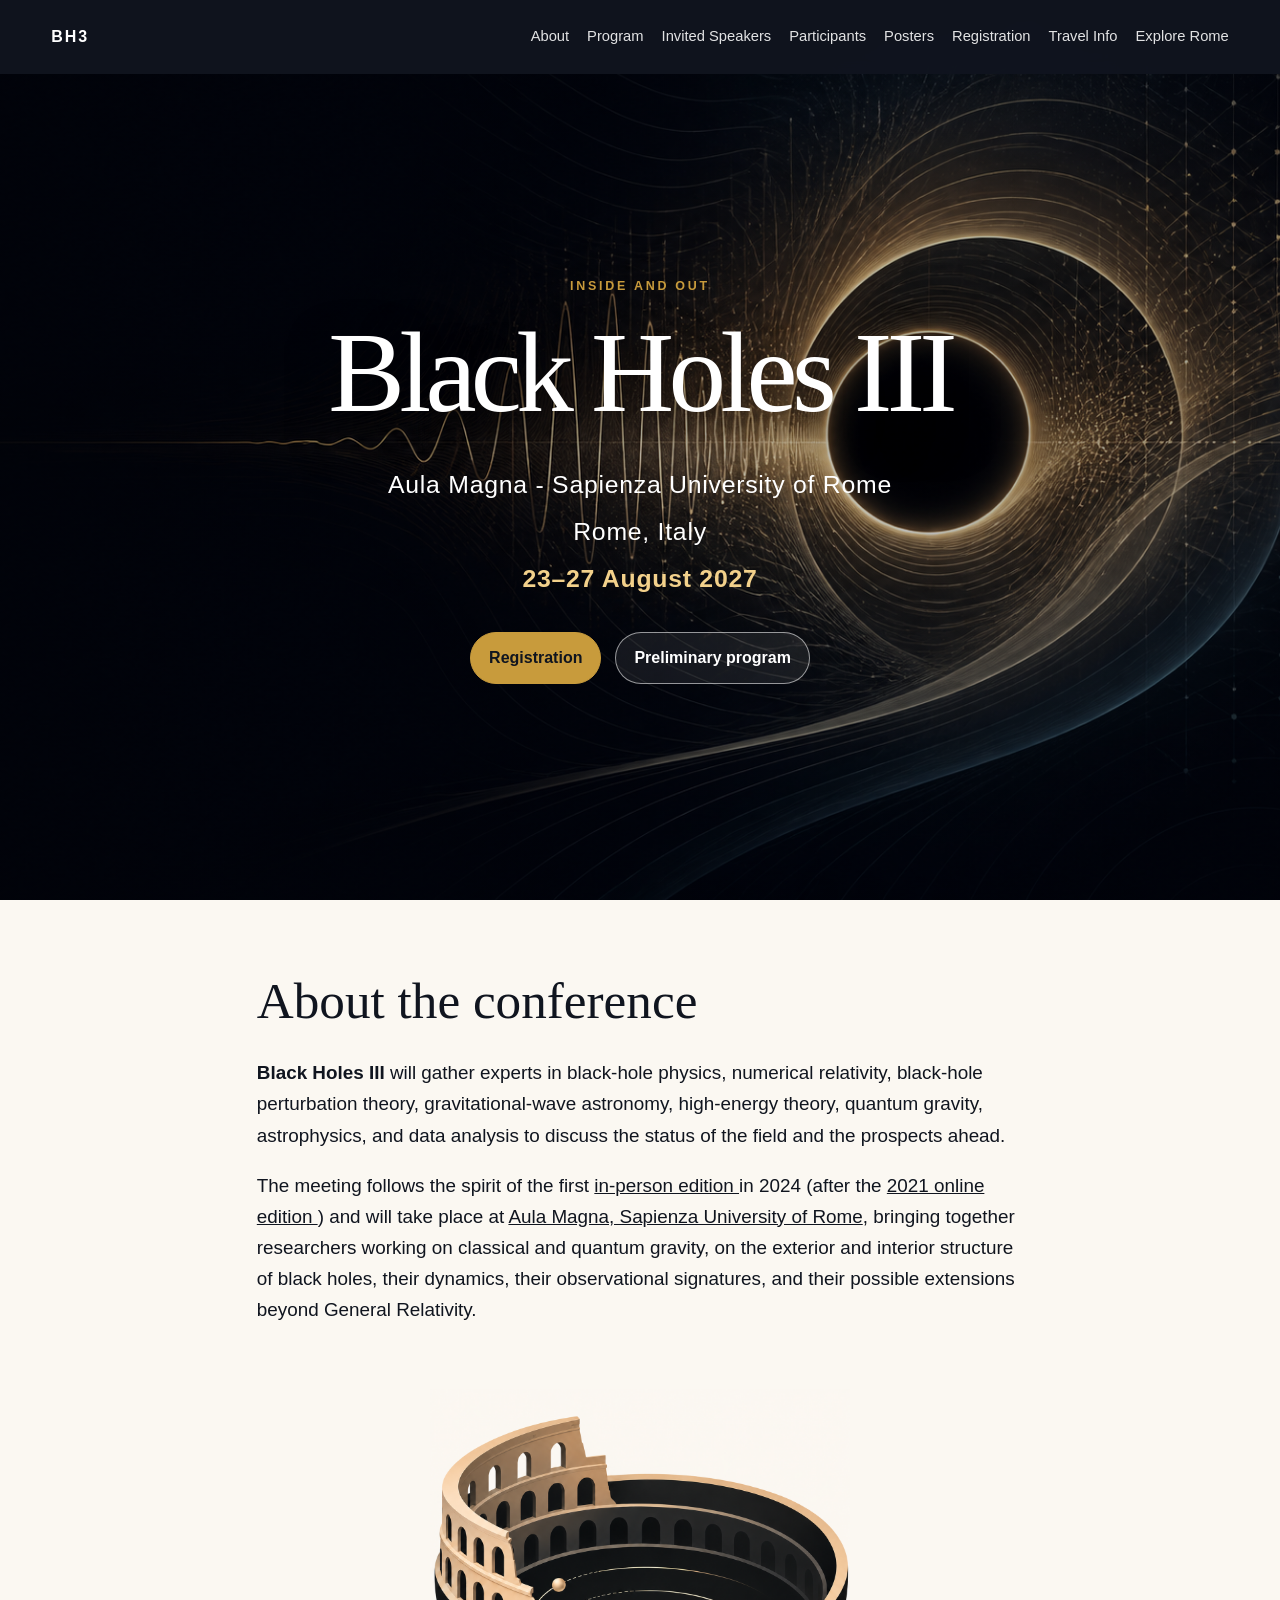
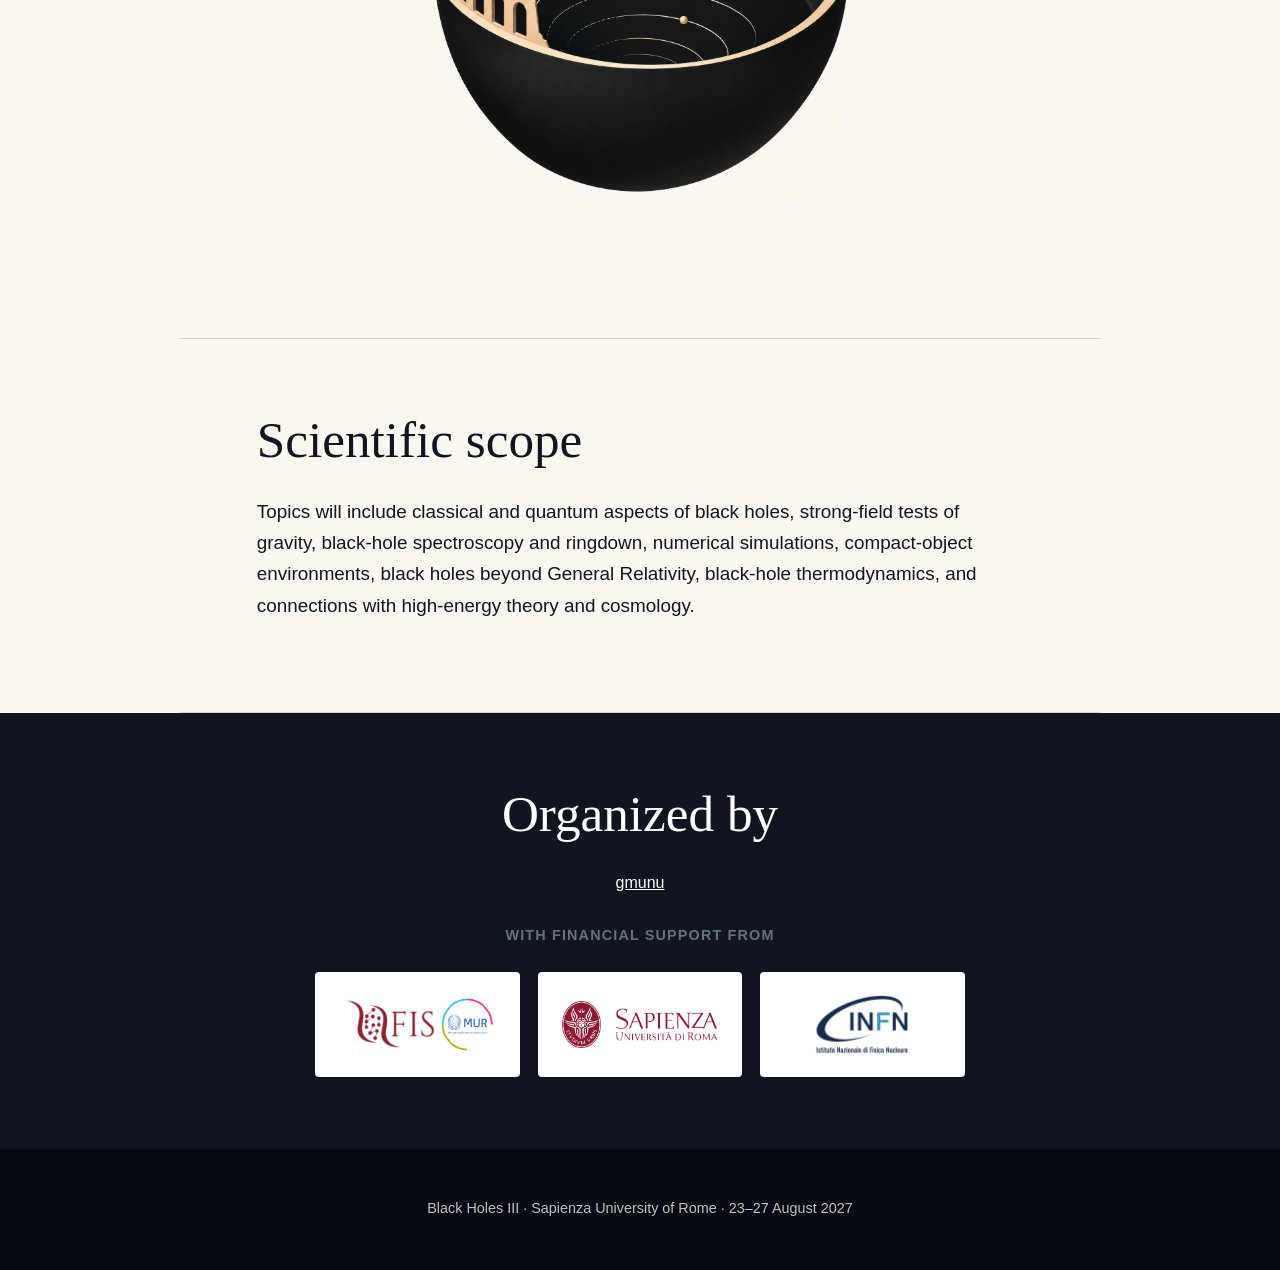
==== commit 4cb39956: "Update index.html" ====
--- a/index.html
+++ b/index.html
@@ -61,8 +61,8 @@
   <a href="https://www.bhio2021.com/"
      target="_blank"
      rel="noopener noreferrer">
-    2020 online edition
-    </a>
+    2021 online edition
+  </a>
   ) and will take place at <a href="https://maps.app.goo.gl/di39jhC37Mo2PApJA"
      target="_blank"
      rel="noopener noreferrer">Aula Magna, Sapienza University of Rome</a>, bringing together researchers working on classical and quantum gravity, on the exterior and interior structure of black holes, their dynamics, their observational signatures, and their possible extensions beyond General Relativity.
